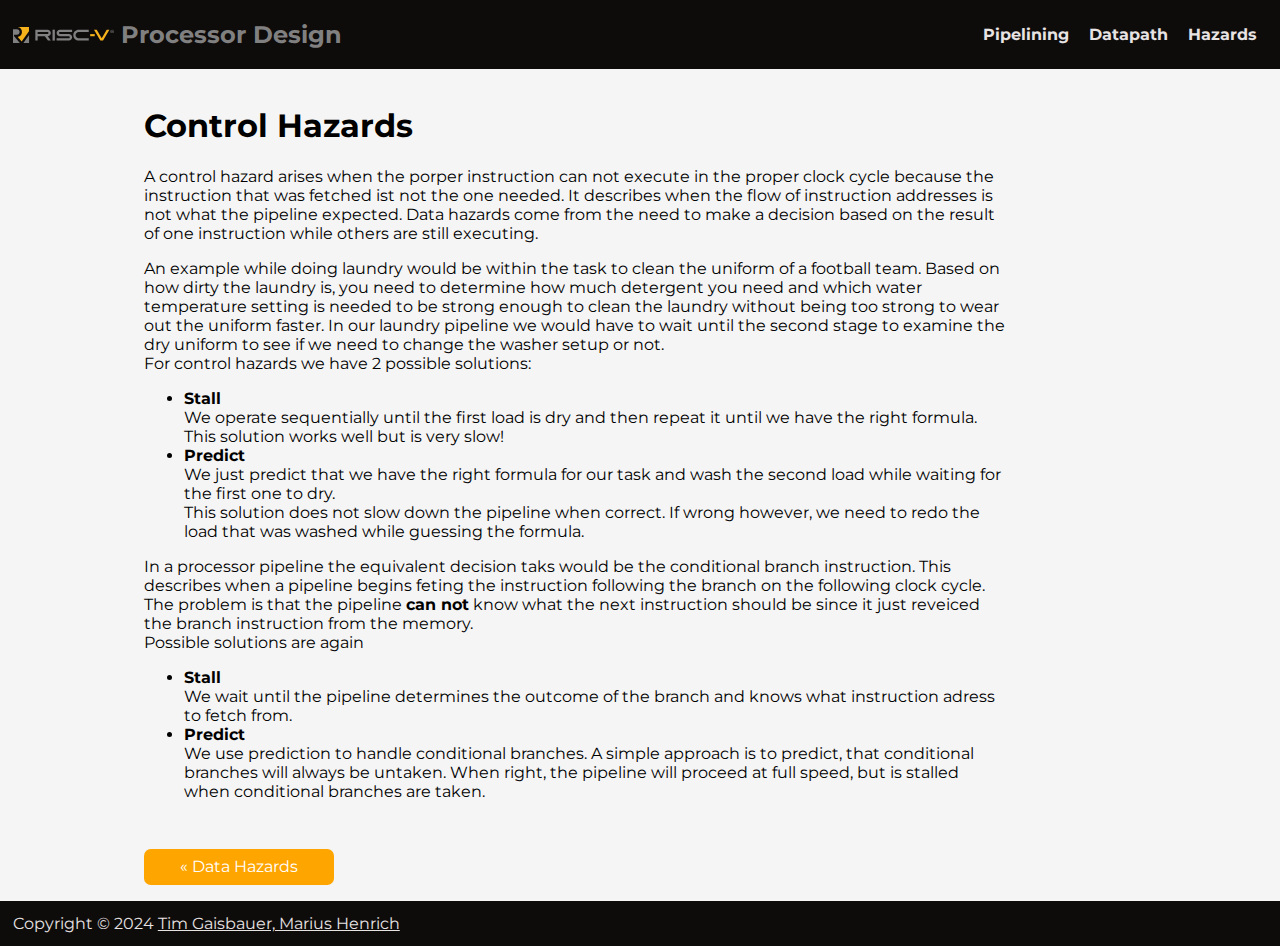
==== controlhazards.html @ 7daf3403 "renaming of chapters, color changes, layout changes" ====
<!DOCTYPE html>
<html>
  <head>
    <meta charset="utf-8" />
    <!--include the following meta tag to make chrome dev tools recognize media queries: -->
    <meta name="viewport" content="width=device-width" />
    <link
      rel="stylesheet"
      href="https://fonts.googleapis.com/css?family=Montserrat:400,400i,700"
    />
    <link rel="stylesheet" href="styles.css" />
    <script type="module" src="scripts/setup.js"></script>
    <script type="module" src="scripts/exercises.js"></script>
    <title>RISC-V Processor</title>
  </head>
  <body>
    <nav class="nav">
      <h2>
        <a href="/" class="mainlogo"></a>
      </h2>
      <ul class="navlist">
        <li><a href="pipelining.html">Pipelining</a></li>
        <li><a href="datapath.html">Datapath</a></li>
        <li>
          <a href="hazards.html">Hazards</a>
          <ul class="navdropdown">
            <li><a href="structhazards.html">Structural Hazards</a></li>
            <li><a href="datahazards.html">Data Hazards</a></li>
            <li>
              <a class="selected" href="controlhazards.html">Control Hazards</a>
            </li>
          </ul>
        </li>
      </ul>
    </nav>

    <div class="gridcontainerControlHazards">
      <div class="griditemControlHazards">
        <h1>Control Hazards</h1>
        <p>
          A control hazard arises when the porper instruction can not execute in
          the proper clock cycle because the instruction that was fetched ist
          not the one needed. It describes when the flow of instruction
          addresses is not what the pipeline expected. Data hazards come from
          the need to make a decision based on the result of one instruction
          while others are still executing.
        </p>
        <p>
          An example while doing laundry would be within the task to clean the
          uniform of a football team. Based on how dirty the laundry is, you
          need to determine how much detergent you need and which water
          temperature setting is needed to be strong enough to clean the laundry
          without being too strong to wear out the uniform faster. In our
          laundry pipeline we would have to wait until the second stage to
          examine the dry uniform to see if we need to change the washer setup
          or not.<br />
          For control hazards we have 2 possible solutions:
        </p>
        <ul>
          <li>
            <b>Stall</b><br />
            We operate sequentially until the first load is dry and then repeat
            it until we have the right formula.<br />
            This solution works well but is very slow!
          </li>
          <li><b>Predict</b></li>
          We just predict that we have the right formula for our task and wash
          the second load while waiting for the first one to dry.<br />
          This solution does not slow down the pipeline when correct. If wrong
          however, we need to redo the load that was washed while guessing the
          formula.
        </ul>
        <p>
          In a processor pipeline the equivalent decision taks would be the
          conditional branch instruction. This describes when a pipeline begins
          feting the instruction following the branch on the following clock
          cycle. The problem is that the pipeline <b>can not</b> know what the
          next instruction should be since it just reveiced the branch
          instruction from the memory.<br />
          Possible solutions are again
        </p>
        <ul>
          <li>
            <b>Stall</b><br />
            We wait until the pipeline determines the outcome of the branch and
            knows what instruction adress to fetch from.
          </li>
          <li>
            <b>Predict</b><br />
            We use prediction to handle conditional branches. A simple approach
            is to predict, that conditional branches will always be untaken.
            When right, the pipeline will proceed at full speed, but is stalled
            when conditional branches are taken.
          </li>
        </ul>
      </div>
      <div class="griditemControlHazards">
        <a href="/datahazards.html" class="previous">&laquo; Data Hazards</a>
      </div>
    </div>
    <footer>
      Copyright &#169; 2024
      <a href="https://github.com/Maremas/RISCVEDU"
        >Tim Gaisbauer, Marius Henrich</a
      >
    </footer>
    <noscript
      >This website needs JavaScript to be enabled to work properly. Please
      enable JavaScript in your browser.
    </noscript>
  </body>
</html>
---- styles.css ----
* {
  font-family: Montserrat, sans-serif;
}

body {
  display: grid;
  grid-template-rows: auto 1fr auto;
  min-height: 100vh;
  margin: 0;
  background-color: #f5f5f5;
}

footer {
  height: fit-content;
  padding: 1%;
  width: 98%;
  background-color: hsl(0 10% 5%);
  color: hsl(0 10% 90%);
  a {
    color: inherit; /* no different color for link */
  }
}

.previous {
  background-color: orange;
  color: white;
  border-radius: 0.75vmin;
  text-decoration: none;
  width: 20%;
  padding: 1%;
  text-align: center;
  float: left;

  &:hover {
    background-color: grey;
    color: black;
  }
}

.next {
  background-color: orange;
  color: white;
  border-radius: 0.75vmin;
  text-decoration: none;
  text-align: center;
  width: 20%;
  padding: 1%;
  float: right;

  &:hover {
    background-color: grey;
    color: black;
  }
}

[role="doc-noteref"] {
  counter-increment: footnotes;
  text-decoration: none;
}

[role="doc-noteref"]::after {
  content: "[" counter(footnotes) "]";
  vertical-align: super;
  font-size: 0.75em;
}
.footnotes {
  padding: 1%;
  li {
    list-style: none;
    &:before {
      content: "[" counter(footnotes) "] ";
      counter-increment: footnotes;
    }
  }
}
:root {
  --clr-back: #ddd;
}

.nav {
  /* declaration of navbar animation parameters */
  --_animationStartsAfter: 100px;
  --_animationDistance: 250px;
  --_surfaceColorStart: hsl(0 10% 5%);
  --_surfaceColorEnd: hsl(0 50% 100%);
  --_textColorStart: hsl(0 10% 90%);
  --_textColorEnd: hsl(0 10% 10%);
  color: var(--_textColorStart);
  background-color: var(--_surfaceColorStart);
  padding: 0 1%; /* padding: top/bottom left/right */
  font-size: 1rem;
  display: flex;
  align-items: center;
  justify-content: space-between;
  flex-flow: row wrap;
  position: sticky;
  z-index: 1000;
  top: 0;
  animation: stickyNav linear forwards;

  /* if browser supports animation-timeline, enable animation */
  @supports (animation-timeline: view()) {
    animation-timeline: view();
    animation-range-start: calc(100vh + var(--_animationStartsAfter));
    animation-range-end: calc(
      100vh + var(--_animationStartsAfter) + var(--_animationDistance)
    );
  }
  /* animation of  navbar logo, but only change one color filling */
  .logo {
    height: 1rem;
    /*.st0 {
      fill: currentColor;
    }*/
    .st1 {
      fill: currentColor;
    }
  }

  a {
    color: inherit;
    font-weight: bold;
    text-decoration: none;

    /* make clickable text area bigger by creating box around it*/
    display: inline-block;
    position: relative;
    z-index: 1;
    padding: 20px;
    margin: -20px;

    &:hover,
    &:focus {
      color: grey;
      text-decoration: none;
    }
  }

  .navlist {
    display: flex;
    li {
      list-style: none;
      position: relative;
      padding: 0 10px; /* padding: top/bottom left/right */

      ul {
        display: none;
        position: absolute;
      }
    }

    .selected {
      color: orange;
    }

    /*dropdown menu organized as unordered list nav li ul li ul*/
    li:hover ul {
      display: flex;
      position: absolute;
      flex-direction: column;
      padding: 10px;
      top: 44px;
      left: -10px;
      gap: 10px;
      color: var(--_textColorStart);
      background-color: var(--_surfaceColorStart);
      animation: stickyNav linear forwards;

      @supports (animation-timeline: view()) {
        animation-timeline: view();
        animation-range-start: calc(100vh + var(--_animationStartsAfter));
        animation-range-end: calc(
          100vh + var(--_animationStartsAfter) + var(--_animationDistance)
        );
      }
    }
  }
}

@keyframes stickyNav {
  100% {
    color: var(--_textColorEnd);
    background-color: var(--_surfaceColorEnd);
    box-shadow: 0 0 0.25rem hsl(0 0% 0% / 0.1);
  }
}

/*GRID CONTAINER*/
.gridcontainerIntro {
  margin-left: 10%;
  margin-right: 20%;
  display: grid;
  /* gap: 1rem;
  padding-block: 2rem; */
  grid-auto-columns: 1fr;
  grid-template-areas:
    "one"
    "two";
}

.gridcontainerPipeline {
  margin-left: 10%;
  margin-right: 20%;
  display: grid;
  /* gap: 1rem;
  padding-block: 2rem; */
  grid-auto-columns: 1fr;
  grid-template-areas:
    "one"
    "two"
    "three"
    "four"
    "five"
    "six"
    "seven"
    "eight"
    "nine"
    "ten"
    "eleven";
}

.gridcontainerDatapath {
  margin-left: 10%;
  margin-right: 20%;
  display: grid;
  /* gap: 1rem;
  padding-block: 2rem; */
  grid-auto-columns: 1fr;
  grid-template-areas:
    "one one"
    "two two"
    "three four"
    "five five"
    "six six"
    "seven seven"
    "eight eight";
}

.gridcontainerHazards {
  margin-left: 10%;
  margin-right: 20%;
  display: grid;
  /* gap: 1rem;
  padding-block: 2rem; */
  grid-auto-columns: 1fr;
  grid-template-areas:
    "one"
    "two";
}

.gridcontainerStructHazards {
  margin-left: 10%;
  margin-right: 20%;
  display: grid;
  /* gap: 1rem;
  padding-block: 2rem; */
  grid-auto-columns: 1fr;
  grid-template-areas:
    "one"
    "two"
    "three";
}

.gridcontainerDataHazards {
  margin-left: 10%;
  margin-right: 20%;
  display: grid;
  /* gap: 1rem;
  padding-block: 2rem; */
  grid-auto-columns: 1fr;
  grid-template-areas:
    "one one"
    "two two"
    "three three"
    "four four"
    "five five"
    "six seven"
    "eight eight"
    "nine nine"
    "ten ten";
}

.gridcontainerControlHazards {
  margin-left: 10%;
  margin-right: 20%;
  display: grid;
  /* gap: 1rem;
  padding-block: 2rem; */
  grid-auto-columns: 1fr;
  grid-template-areas:
    "one"
    "two";
}

/* threshold for displaying grid items in desktop layout*/
@media screen and (max-width: 800px) {
  .gridcontainerIntro,
  .gridcontainerPipeline,
  .gridcontainerDatapath,
  .gridcontainerHazards,
  .gridcontainerStructHazards,
  .gridcontainerDataHazards,
  .gridcontainerControlHazards {
    margin-left: 5%;
    margin-right: 5%;
    grid-template-areas:
      "one"
      "two"
      "three"
      "four"
      "five"
      "six"
      "seven"
      "eight"
      "nine"
      "ten"
      "eleven"
      "twelve";
  }
}

.griditemPipeline,
.griditemDatapath,
.griditemHazards,
.griditemStructHazards,
.griditemDataHazards,
.griditemControlHazards {
  color: black;
  padding: 1rem;
  /* border-radius: 0rem; */
  svg {
    width: 100%;
  }
}

.griditemIntro:nth-child(1) {
  grid-area: one;
}
.griditemIntro:nth-child(2) {
  grid-area: two;
}

.griditemPipeline:nth-child(1) {
  grid-area: one;
}
.griditemPipeline:nth-child(2) {
  grid-area: two;
}
.griditemPipeline:nth-child(3) {
  grid-area: three;
}
.griditemPipeline:nth-child(4) {
  grid-area: four;
}
.griditemPipeline:nth-child(5) {
  grid-area: five;
}
.griditemPipeline:nth-child(6) {
  grid-area: six;
}
.griditemPipeline:nth-child(7) {
  grid-area: seven;
}
.griditemPipeline:nth-child(8) {
  grid-area: eight;
}
.griditemPipeline:nth-child(9) {
  grid-area: nine;
}
.griditemPipeline:nth-child(10) {
  grid-area: ten;
}
.griditemPipeline:nth-child(11) {
  grid-area: eleven;
}

.griditemDatapath:nth-child(1) {
  grid-area: one;
}
.griditemDatapath:nth-child(2) {
  grid-area: two;
}
.griditemDatapath:nth-child(3) {
  grid-area: three;
}
.griditemDatapath:nth-child(4) {
  grid-area: four;
}
.griditemDatapath:nth-child(5) {
  grid-area: five;
}
.griditemDatapath:nth-child(6) {
  grid-area: six;
}
.griditemDatapath:nth-child(7) {
  grid-area: seven;
}
.griditemDatapath:nth-child(8) {
  grid-area: eight;
}

.griditemHazards:nth-child(1) {
  grid-area: one;
}
.griditemHazards:nth-child(2) {
  grid-area: two;
}

.griditemStructHazards:nth-child(1) {
  grid-area: one;
}
.griditemStructHazards:nth-child(2) {
  grid-area: two;
}
.griditemStructHazards:nth-child(3) {
  grid-area: three;
}

.griditemDataHazards:nth-child(1) {
  grid-area: one;
}
.griditemDataHazards:nth-child(2) {
  grid-area: two;
}
.griditemDataHazards:nth-child(3) {
  grid-area: three;
}
.griditemDataHazards:nth-child(4) {
  grid-area: four;
}
.griditemDataHazards:nth-child(5) {
  grid-area: five;
}
.griditemDataHazards:nth-child(6) {
  grid-area: six;
}
.griditemDataHazards:nth-child(7) {
  grid-area: seven;
}
.griditemDataHazards:nth-child(8) {
  grid-area: eight;
}
.griditemDataHazards:nth-child(9) {
  grid-area: nine;
}
.griditemDataHazards:nth-child(10) {
  grid-area: ten;
}

.griditemControlHazards:nth-child(1) {
  grid-area: one;
}
.griditemControlHazards:nth-child(2) {
  grid-area: two;
}

.exercise,
.annotation {
  background-color: #c0c0c0;
  border-radius: 1rem;
  box-shadow: 0 0 1rem hsl(0 0% 0% / 0.1);
  margin: 1rem;
}

#example-singlecycle {
  border: 1px solid black;
  border-collapse: collapse;
  table-layout: fixed;
  white-space: nowrap;
  width: 100%;
  /* height: fit-content; */
  th {
    border: 1px dashed black;
  }
  svg {
    width: 100%;
    height: 100%;
  }
}

#example-pipelined {
  border: 1px solid black;
  border-collapse: collapse;
  table-layout: fixed;
  white-space: nowrap;
  width: 46%;
  /* height: fit-content; */
  th {
    border: 1px dashed black;
  }
  svg {
    width: 100%;
    height: 100%;
  }
}

#structExerciseTable {
  border: 1px solid black;
  border-collapse: collapse;
  table-layout: fixed;
  white-space: nowrap;
  width: 100%;
  /* height: fit-content; */
  th {
    border: 1px dashed black;
  }
  svg {
    width: 100%;
    height: 100%;
  }
}

#structForm2 {
  display: none;
}

#colorByClick {
  width: 66%;
  user-select: none;
  g {
    cursor: pointer;
  }
}

span.frac {
  display: inline-block;
  text-align: center;
}
span.frac > sup {
  display: block;
  border-bottom: 1px solid;
  font: inherit;
}
span.frac > span {
  display: none;
}
span.frac > sub {
  display: block;
  font: inherit;
}

.coloredwire {
  stroke: #1ec3e0 !important;
  stroke-width: 0.25mm !important;
}

.coloredcomponent {
  fill: #1ec3e0 !important;
}

#stallExerciseContainer {
  position: relative;
  z-index: 0;
}

#forwardExerciseContainer {
  position: relative;
  z-index: 0;
  svg {
    user-select: none;
  }
}

#bubbleTable {
  width: 100%;
  height: fit-content;
  table-layout: fixed;
  svg {
    width: 100%;
    height: 100%;
    object-fit: contain;
    user-select: none;
  }
}

#stallExampleTable,
#forwardLimitsExampleTableLeft,
#forwardLimitsExampleTableRight,
#reorderTable {
  border: 1px solid black;
  border-collapse: collapse;
  table-layout: fixed;
  white-space: nowrap;
  width: 100%;
  height: fit-content;
  th {
    border: 1px dashed black;
  }
  svg {
    width: 100%;
    height: 100%;
    object-fit: contain;
  }
}

#stallTable,
#forwardExerciseTable {
  border: 1px solid black;
  border-collapse: collapse;
  table-layout: fixed;
  white-space: nowrap;
  width: 100%;
  height: fit-content;
  th {
    border: 1px dashed black;
  }
  svg {
    width: 100%;
    height: 100%;
    object-fit: contain;
    user-select: none;
  }
}

#stallTableBody,
#bubbleTableBody {
  position: relative;
}

#hazardsTOC {
  a {
    background-color: orange;
    color: white;
    border-radius: 0.75vmin;
    text-decoration: none;
    padding: 1%;
    &:hover {
      background-color: grey;
      color: black;
    }
  }
}

#coloredsvg {
  width: 66%;
}
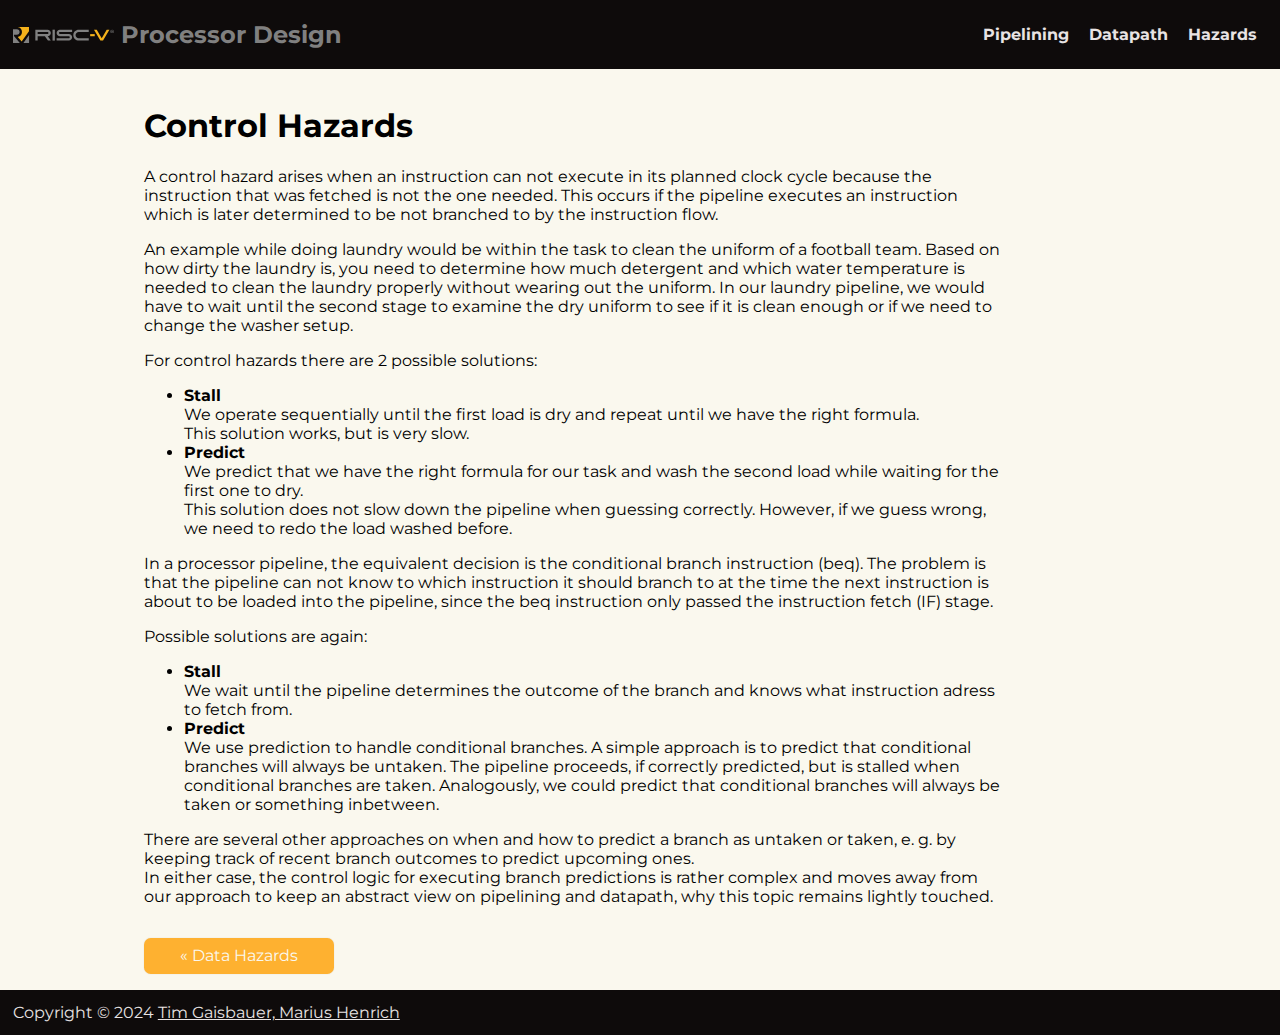
==== commit 376cb0ab: "polished hazards and hazard types" ====
--- a/controlhazards.html
+++ b/controlhazards.html
@@ -38,47 +38,43 @@
       <div class="griditemControlHazards">
         <h1>Control Hazards</h1>
         <p>
-          A control hazard arises when the porper instruction can not execute in
-          the proper clock cycle because the instruction that was fetched ist
-          not the one needed. It describes when the flow of instruction
-          addresses is not what the pipeline expected. Data hazards come from
-          the need to make a decision based on the result of one instruction
-          while others are still executing.
+          A control hazard arises when an instruction can not execute in its
+          planned clock cycle because the instruction that was fetched is not
+          the one needed. This occurs if the pipeline executes an instruction
+          which is later determined to be not branched to by the instruction
+          flow.
         </p>
         <p>
           An example while doing laundry would be within the task to clean the
           uniform of a football team. Based on how dirty the laundry is, you
-          need to determine how much detergent you need and which water
-          temperature setting is needed to be strong enough to clean the laundry
-          without being too strong to wear out the uniform faster. In our
-          laundry pipeline we would have to wait until the second stage to
-          examine the dry uniform to see if we need to change the washer setup
-          or not.<br />
-          For control hazards we have 2 possible solutions:
+          need to determine how much detergent and which water temperature is
+          needed to clean the laundry properly without wearing out the uniform.
+          In our laundry pipeline, we would have to wait until the second stage
+          to examine the dry uniform to see if it is clean enough or if we need
+          to change the washer setup.
         </p>
+        For control hazards there are 2 possible solutions:
         <ul>
           <li>
             <b>Stall</b><br />
-            We operate sequentially until the first load is dry and then repeat
-            it until we have the right formula.<br />
-            This solution works well but is very slow!
+            We operate sequentially until the first load is dry and repeat until
+            we have the right formula.<br />
+            This solution works, but is very slow.
           </li>
           <li><b>Predict</b></li>
-          We just predict that we have the right formula for our task and wash
-          the second load while waiting for the first one to dry.<br />
-          This solution does not slow down the pipeline when correct. If wrong
-          however, we need to redo the load that was washed while guessing the
-          formula.
+          We predict that we have the right formula for our task and wash the
+          second load while waiting for the first one to dry.<br />
+          This solution does not slow down the pipeline when guessing correctly.
+          However, if we guess wrong, we need to redo the load washed before.
         </ul>
         <p>
-          In a processor pipeline the equivalent decision taks would be the
-          conditional branch instruction. This describes when a pipeline begins
-          feting the instruction following the branch on the following clock
-          cycle. The problem is that the pipeline <b>can not</b> know what the
-          next instruction should be since it just reveiced the branch
-          instruction from the memory.<br />
-          Possible solutions are again
+          In a processor pipeline, the equivalent decision is the conditional
+          branch instruction (beq). The problem is that the pipeline can not
+          know to which instruction it should branch to at the time the next
+          instruction is about to be loaded into the pipeline, since the beq
+          instruction only passed the instruction fetch (IF) stage.<br />
         </p>
+        Possible solutions are again:
         <ul>
           <li>
             <b>Stall</b><br />
@@ -88,14 +84,21 @@
           <li>
             <b>Predict</b><br />
             We use prediction to handle conditional branches. A simple approach
-            is to predict, that conditional branches will always be untaken.
-            When right, the pipeline will proceed at full speed, but is stalled
-            when conditional branches are taken.
+            is to predict that conditional branches will always be untaken. The
+            pipeline proceeds, if correctly predicted, but is stalled when
+            conditional branches are taken. Analogously, we could predict that
+            conditional branches will always be taken or something inbetween.
           </li>
         </ul>
+        There are several other approaches on when and how to predict a branch
+        as untaken or taken, e. g. by keeping track of recent branch outcomes to
+        predict upcoming ones. <br />
+        In either case, the control logic for executing branch predictions is
+        rather complex and moves away from our approach to keep an abstract view
+        on pipelining and datapath, why this topic remains lightly touched.
       </div>
       <div class="griditemControlHazards">
-        <a href="/datahazards.html" class="previous">&laquo; Data Hazards</a>
+        <a href="datahazards.html" class="previous">&laquo; Data Hazards</a>
       </div>
     </div>
     <footer>
--- a/styles.css
+++ b/styles.css
@@ -7,7 +7,7 @@
   grid-template-rows: auto 1fr auto;
   min-height: 100vh;
   margin: 0;
-  background-color: #f5f5f5;
+  background-color: #faf8ee;
 }
 
 footer {
@@ -21,9 +21,51 @@
   }
 }
 
+.coloredwire {
+  stroke: #feb130 !important;
+  stroke-width: 0.25mm !important;
+}
+
+.coloredcomponent {
+  fill: #feb130 !important;
+}
+
+input[type="button"],
+button {
+  background-color: #feb130;
+  color: #faf8ee;
+  padding: 0.4%;
+  border-radius: 0.75vmin;
+  border: none;
+  &:hover {
+    background-color: grey;
+    color: black;
+  }
+}
+
+select {
+  background-color: #fbe6bf;
+  border-radius: 0.75vmin;
+  padding: 0.2%;
+  border: none;
+  outline: none;
+}
+
+input[type="radio"] {
+  appearance: none;
+  background-color: #faf8ee;
+  padding: 5.5px;
+  border-radius: 50%;
+  cursor: pointer;
+  &:checked {
+    background-color: #feb130;
+  }
+}
+
 .previous {
-  background-color: orange;
-  color: white;
+  background-color: #feb130;
+  color: #faf8ee;
+  box-shadow: 0 0 0.1rem hsl(0 0% 0% / 0.1);
   border-radius: 0.75vmin;
   text-decoration: none;
   width: 20%;
@@ -38,8 +80,9 @@
 }
 
 .next {
-  background-color: orange;
-  color: white;
+  background-color: #feb130;
+  color: #faf8ee;
+  box-shadow: 0 0 0.1rem hsl(0 0% 0% / 0.1);
   border-radius: 0.75vmin;
   text-decoration: none;
   text-align: center;
@@ -51,6 +94,10 @@
     background-color: grey;
     color: black;
   }
+}
+
+#annotationColorCode {
+  padding: 5%;
 }
 
 [role="doc-noteref"] {
@@ -150,7 +197,7 @@
     }
 
     .selected {
-      color: orange;
+      color: #feb130;
     }
 
     /*dropdown menu organized as unordered list nav li ul li ul*/
@@ -181,7 +228,7 @@
   100% {
     color: var(--_textColorEnd);
     background-color: var(--_surfaceColorEnd);
-    box-shadow: 0 0 0.25rem hsl(0 0% 0% / 0.1);
+    box-shadow: 0 0 0.1rem hsl(0 0% 0% / 0.1);
   }
 }
 
@@ -199,27 +246,6 @@
 }
 
 .gridcontainerPipeline {
-  margin-left: 10%;
-  margin-right: 20%;
-  display: grid;
-  /* gap: 1rem;
-  padding-block: 2rem; */
-  grid-auto-columns: 1fr;
-  grid-template-areas:
-    "one"
-    "two"
-    "three"
-    "four"
-    "five"
-    "six"
-    "seven"
-    "eight"
-    "nine"
-    "ten"
-    "eleven";
-}
-
-.gridcontainerDatapath {
   margin-left: 10%;
   margin-right: 20%;
   display: grid;
@@ -232,8 +258,27 @@
     "three four"
     "five five"
     "six six"
-    "seven seven"
-    "eight eight";
+    "seven eight"
+    "nine nine"
+    "ten eleven"
+    "twelve twelve"
+    "thirteen thirteen";
+}
+
+.gridcontainerDatapath {
+  margin-left: 10%;
+  margin-right: 20%;
+  display: grid;
+  /* gap: 1rem;
+  padding-block: 2rem; */
+  grid-auto-columns: 1fr;
+  grid-template-areas:
+    "one one one"
+    "two two three"
+    "four four four"
+    "five five five"
+    "six six six"
+    "seven seven seven";
 }
 
 .gridcontainerHazards {
@@ -245,7 +290,8 @@
   grid-auto-columns: 1fr;
   grid-template-areas:
     "one"
-    "two";
+    "two"
+    "three";
 }
 
 .gridcontainerStructHazards {
@@ -258,7 +304,8 @@
   grid-template-areas:
     "one"
     "two"
-    "three";
+    "three"
+    "four";
 }
 
 .gridcontainerDataHazards {
@@ -270,14 +317,19 @@
   grid-auto-columns: 1fr;
   grid-template-areas:
     "one one"
-    "two two"
-    "three three"
-    "four four"
-    "five five"
-    "six seven"
-    "eight eight"
-    "nine nine"
-    "ten ten";
+    "two three"
+    "four five"
+    "six six"
+    "seven seven"
+    "eight nine"
+    "ten ten"
+    "eleven eleven"
+    "twelve twelve"
+    "thirteen fourteen"
+    "fifteen fifteen"
+    "sixteen sixteen"
+    "seventeen seventeen"
+    "eighteen eighteen";
 }
 
 .gridcontainerControlHazards {
@@ -315,7 +367,13 @@
       "nine"
       "ten"
       "eleven"
-      "twelve";
+      "twelve"
+      "thirteen"
+      "fourteen"
+      "fifteen"
+      "sixteen"
+      "seventeen"
+      "eighteen";
   }
 }
 
@@ -373,6 +431,12 @@
 .griditemPipeline:nth-child(11) {
   grid-area: eleven;
 }
+.griditemPipeline:nth-child(12) {
+  grid-area: twelve;
+}
+.griditemPipeline:nth-child(13) {
+  grid-area: thirteen;
+}
 
 .griditemDatapath:nth-child(1) {
   grid-area: one;
@@ -395,9 +459,6 @@
 .griditemDatapath:nth-child(7) {
   grid-area: seven;
 }
-.griditemDatapath:nth-child(8) {
-  grid-area: eight;
-}
 
 .griditemHazards:nth-child(1) {
   grid-area: one;
@@ -405,6 +466,9 @@
 .griditemHazards:nth-child(2) {
   grid-area: two;
 }
+.griditemHazards:nth-child(3) {
+  grid-area: three;
+}
 
 .griditemStructHazards:nth-child(1) {
   grid-area: one;
@@ -415,6 +479,9 @@
 .griditemStructHazards:nth-child(3) {
   grid-area: three;
 }
+.griditemStructHazards:nth-child(4) {
+  grid-area: four;
+}
 
 .griditemDataHazards:nth-child(1) {
   grid-area: one;
@@ -446,6 +513,30 @@
 .griditemDataHazards:nth-child(10) {
   grid-area: ten;
 }
+.griditemDataHazards:nth-child(11) {
+  grid-area: eleven;
+}
+.griditemDataHazards:nth-child(12) {
+  grid-area: twelve;
+}
+.griditemDataHazards:nth-child(13) {
+  grid-area: thirteen;
+}
+.griditemDataHazards:nth-child(14) {
+  grid-area: fourteen;
+}
+.griditemDataHazards:nth-child(15) {
+  grid-area: fifteen;
+}
+.griditemDataHazards:nth-child(16) {
+  grid-area: sixteen;
+}
+.griditemDataHazards:nth-child(17) {
+  grid-area: seventeen;
+}
+.griditemDataHazards:nth-child(18) {
+  grid-area: eighteen;
+}
 
 .griditemControlHazards:nth-child(1) {
   grid-area: one;
@@ -454,12 +545,18 @@
   grid-area: two;
 }
 
-.exercise,
+.exercise {
+  background-color: #ece2d2;
+  border-radius: 1rem;
+  box-shadow: 0 0 0.1rem hsl(0 0% 0% / 0.1);
+  margin: 1rem;
+}
+
 .annotation {
-  background-color: #c0c0c0;
-  border-radius: 1rem;
-  box-shadow: 0 0 1rem hsl(0 0% 0% / 0.1);
-  margin: 1rem;
+  background-color: #fbe6bf;
+  border-radius: 0.75vmin;
+  box-shadow: 0 0 0.1rem hsl(0 0% 0% / 0.1);
+  padding: 0.5%;
 }
 
 #example-singlecycle {
@@ -483,7 +580,7 @@
   border-collapse: collapse;
   table-layout: fixed;
   white-space: nowrap;
-  width: 46%;
+  width: 100%;
   /* height: fit-content; */
   th {
     border: 1px dashed black;
@@ -515,11 +612,15 @@
 }
 
 #colorByClick {
-  width: 66%;
+  width: 75%;
   user-select: none;
   g {
     cursor: pointer;
   }
+}
+
+#coloredsvg {
+  width: 75%;
 }
 
 span.frac {
@@ -539,15 +640,6 @@
   font: inherit;
 }
 
-.coloredwire {
-  stroke: #1ec3e0 !important;
-  stroke-width: 0.25mm !important;
-}
-
-.coloredcomponent {
-  fill: #1ec3e0 !important;
-}
-
 #stallExerciseContainer {
   position: relative;
   z-index: 0;
@@ -562,7 +654,7 @@
 }
 
 #bubbleTable {
-  width: 100%;
+  width: 66%;
   height: fit-content;
   table-layout: fixed;
   svg {
@@ -573,10 +665,28 @@
   }
 }
 
-#stallExampleTable,
-#forwardLimitsExampleTableLeft,
-#forwardLimitsExampleTableRight,
-#reorderTable {
+#stallTable {
+  border: 1px solid black;
+  border-collapse: collapse;
+  table-layout: fixed;
+  white-space: nowrap;
+  width: 66%;
+  height: fit-content;
+  th {
+    border: 1px dashed black;
+  }
+  svg {
+    width: 100%;
+    height: 100%;
+    object-fit: contain;
+    user-select: none;
+  }
+}
+
+#stallExampleTable1,
+#stallExampleTable2,
+#exampleForwardTable,
+#forwardLimitsExampleTable {
   border: 1px solid black;
   border-collapse: collapse;
   table-layout: fixed;
@@ -593,13 +703,12 @@
   }
 }
 
-#stallTable,
 #forwardExerciseTable {
   border: 1px solid black;
   border-collapse: collapse;
   table-layout: fixed;
   white-space: nowrap;
-  width: 100%;
+  width: 66%;
   height: fit-content;
   th {
     border: 1px dashed black;
@@ -612,6 +721,23 @@
   }
 }
 
+#reorderTable {
+  border: 1px solid black;
+  border-collapse: collapse;
+  table-layout: fixed;
+  white-space: nowrap;
+  width: 66%;
+  height: fit-content;
+  th {
+    border: 1px dashed black;
+  }
+  svg {
+    width: 100%;
+    height: 100%;
+    object-fit: contain;
+  }
+}
+
 #stallTableBody,
 #bubbleTableBody {
   position: relative;
@@ -619,8 +745,8 @@
 
 #hazardsTOC {
   a {
-    background-color: orange;
-    color: white;
+    background-color: #feb130;
+    color: #faf8ee;
     border-radius: 0.75vmin;
     text-decoration: none;
     padding: 1%;
@@ -630,7 +756,3 @@
     }
   }
 }
-
-#coloredsvg {
-  width: 66%;
-}
